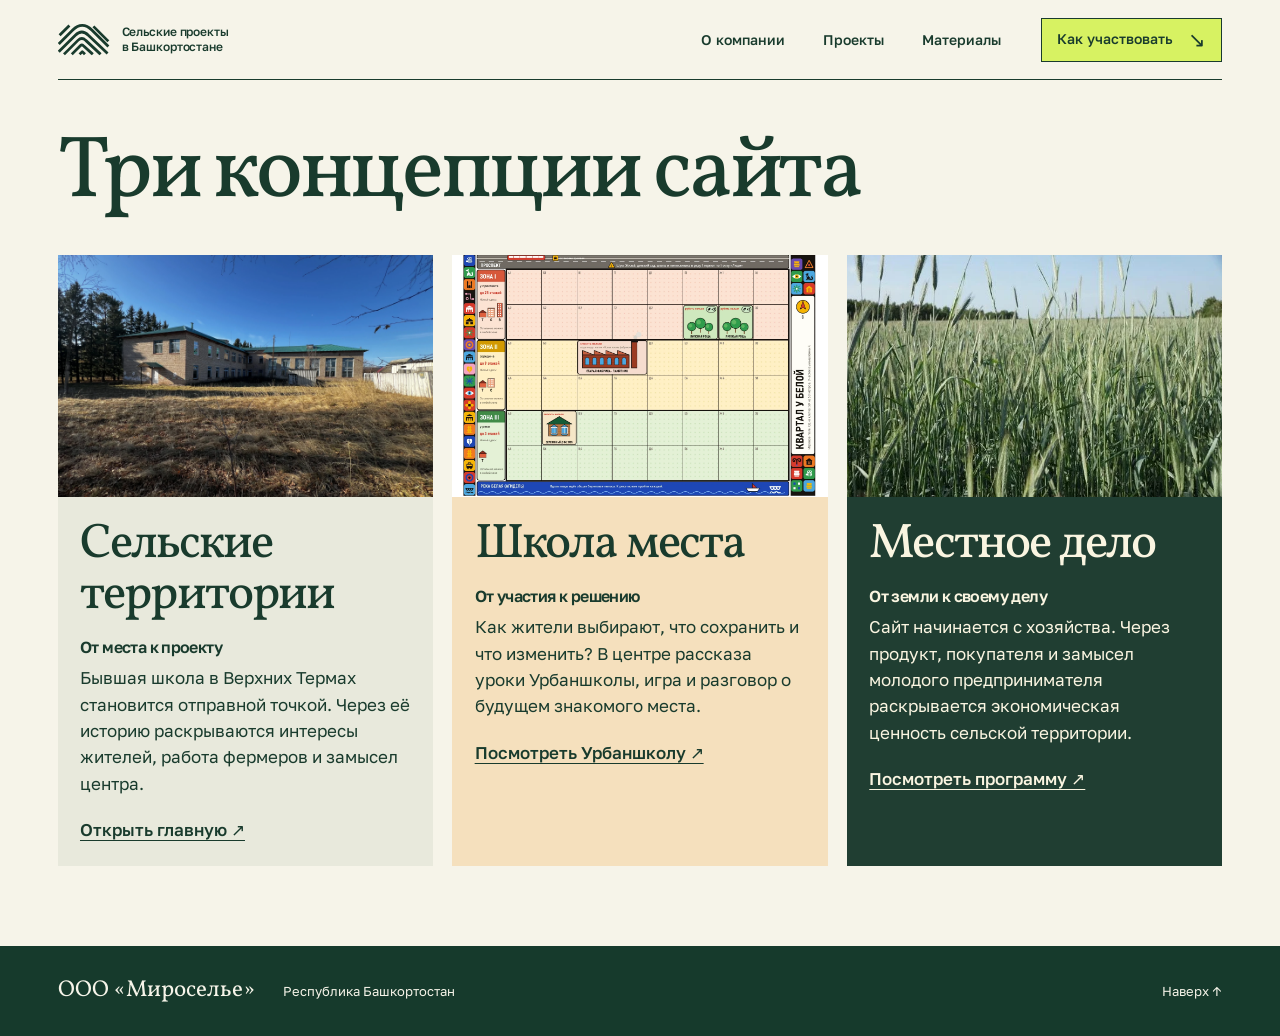
==== concepts.html @ 1e8d2122 "Сайт Мироселья о сельских территориях и Урбаншколе" ====
<!doctype html>

<html lang="ru">

<head>

  <meta charset="utf-8">

  <meta name="viewport" content="width=device-width, initial-scale=1">

  <meta name="theme-color" content="#f6f4e9">

  <title>Три концепции сайта | Мироселье</title>

  <link rel="stylesheet" href="site.css"><link rel="stylesheet" href="land.css">

  <script defer src="site.js"></script>

</head>

<body id="top">

  <a class="skip" href="#main">К содержанию</a>

  <header class="mast wrap">

    <a class="brand" href="index.html" aria-label="Мироселье, на главную"><span class="sign" aria-hidden="true"></span><span>Сельские проекты<br>в Башкортостане</span></a>

    <nav aria-label="Основная навигация"><a href="index.html#company">О компании</a><a href="index.html#projects">Проекты</a><a href="index.html#materials">Материалы</a></nav>

    <a class="nav-action" href="index.html#participate">Как участвовать <span aria-hidden="true">↘</span></a>

    <button class="menu-toggle" type="button" aria-label="Открыть меню" aria-expanded="false" aria-controls="mobile-nav">Меню <span aria-hidden="true">≡</span></button>

  </header>

  <nav id="mobile-nav" class="mobile-nav wrap" aria-label="Мобильная навигация" hidden><a href="index.html#company">О компании</a><a href="index.html#projects">Проекты</a><a href="index.html#materials">Материалы</a><a href="index.html#participate">Как участвовать</a></nav>

  <main id="main"><section class="wrap choices"><h1>Три концепции сайта</h1><div class="concept-grid"><article class="concept"><img src="assets/school-landscape.webp" alt=""><div><h2>Сельские территории</h2><h3>От места к проекту</h3><p>Бывшая школа в Верхних Термах становится отправной точкой. Через её историю раскрываются интересы жителей, работа фермеров и замысел центра.</p><a href="index.html">Открыть главную ↗</a></div></article><article class="concept"><img src="assets/urban-game.webp" alt=""><div><h2>Школа места</h2><h3>От участия к решению</h3><p>Как жители выбирают, что сохранить и что изменить? В центре рассказа уроки Урбаншколы, игра и разговор о будущем знакомого места.</p><a href="urbanschool.html">Посмотреть Урбаншколу ↗</a></div></article><article class="concept"><img src="assets/field.webp" alt=""><div><h2>Местное дело</h2><h3>От земли к своему делу</h3><p>Сайт начинается с хозяйства. Через продукт, покупателя и замысел молодого предпринимателя раскрывается экономическая ценность сельской территории.</p><a href="program.html">Посмотреть программу ↗</a></div></article></div></section></main><footer class="foot"><div class="wrap"><span>ООО «Мироселье»</span><span>Республика Башкортостан</span><a href="#top">Наверх ↑</a></div></footer>

</body>

</html>
---- site.css ----
@font-face{font-family:Golos;src:url("assets/golos-text-cyrillic.woff2") format("woff2");font-weight:400 900;font-display:swap;unicode-range:U+0400-052F}
@font-face{font-family:Golos;src:url("assets/golos-text-latin.woff2") format("woff2");font-weight:400 900;font-display:swap;unicode-range:U+0000-024F,U+2000-27FF}
@font-face{font-family:Vollkorn;src:url("assets/vollkorn-cyrillic.woff2") format("woff2");font-weight:400 900;font-display:swap;unicode-range:U+0400-052F}
@font-face{font-family:Vollkorn;src:url("assets/vollkorn-latin.woff2") format("woff2");font-weight:400 900;font-display:swap;unicode-range:U+0000-024F,U+2000-27FF}
:root{--paper:#f6f4e9;--ink:#193b2d;--deep:#163a2c;--sub:#465b4e;--lime:#d7f262;--line:#b9c0ae;--serif:Vollkorn,Georgia,serif;--sans:Golos,Arial,sans-serif;color-scheme:light;scroll-padding-top:24px}
*{box-sizing:border-box}
html{scroll-behavior:smooth;scrollbar-color:#708276 var(--paper)}
body{margin:0;background:var(--paper);color:var(--ink);font:400 17px/1.55 var(--sans);-webkit-font-smoothing:antialiased}
::selection{background:var(--lime);color:var(--ink)}
:focus-visible{outline:3px solid #847100;outline-offset:4px}
a{color:inherit;text-decoration-thickness:1px;text-underline-offset:.22em}
button,summary{font:inherit}
img{display:block;max-width:100%}
h1,h2,h3,p,figure{margin:0}
p+p{margin-top:1.05em}
h1,h2,h3{font-family:var(--serif);font-weight:450;line-height:1.05;letter-spacing:-.038em}
.wrap{width:min(1440px,calc(100% - clamp(40px,9vw,160px)));margin-inline:auto}
.skip{position:fixed;z-index:9;top:7px;left:7px;padding:.6rem 1rem;transform:translateY(-160%);color:var(--paper);background:var(--ink)}
.skip:focus{transform:translateY(0)}
.mast{display:flex;align-items:center;gap:28px;min-height:80px;border-bottom:1px solid var(--ink)}
.brand,.mast nav a,.nav-action,.menu-toggle,.mobile-nav a,.plate-link,.project-row,.foot a,.crumb,.back-link,.doc-action{display:inline-flex;align-items:center;text-decoration:none}
.brand{gap:12px;margin-right:auto;font-size:12px;line-height:1.23;font-weight:540;letter-spacing:-.01em}
.sign{display:block;background:url("assets/mark.svg") center / contain no-repeat;width:52px;height:36px;flex-shrink:0}
.mast nav{display:flex;align-items:center;gap:clamp(24px,3vw,55px)}
.mast nav a,.nav-action,.menu-toggle,.mobile-nav a{font-size:14px;font-weight:540;min-height:44px}
.mast nav a:hover,.mobile-nav a:hover,.foot a:hover,.crumb:hover,.back-link:hover{text-decoration:underline}
.nav-action,.menu-toggle{gap:15px;border:1px solid var(--ink);padding:8px 15px;margin-left:12px;line-height:1.2;background:var(--lime);color:var(--ink)}
.nav-action:hover,.menu-toggle:hover{background:var(--ink);color:var(--paper)}
.nav-action span,.menu-toggle span{font:21px/1 Arial,sans-serif}
.menu-toggle,.mobile-nav{display:none}
.mast-title{display:grid;grid-template-columns:minmax(0,1.6fr) minmax(0,.7fr);align-items:center;gap:clamp(30px,5vw,120px);padding:clamp(44px,5.15vw,90px) 0 clamp(40px,4.1vw,72px)}
.mast-title h1{font-size:clamp(78px,10.2vw,166px);line-height:.92;letter-spacing:-.055em;font-weight:550}
.mast-title p{font-size:clamp(15px,1.25vw,21px);line-height:1.43;max-width:38ch}
.cover-plate{display:grid;grid-template-columns:minmax(0,2.1fr) minmax(0,1fr);min-height:clamp(350px,31.5vw,480px)}
.cover-photo{position:relative;overflow:hidden;min-height:100%}
.cover-photo img{width:100%;height:100%;position:absolute;inset:0;object-fit:cover;object-position:50% 48%}
.cover-photo figcaption{position:absolute;bottom:17px;left:17px;background:var(--paper);padding:5px 10px 4px;font-size:11px;letter-spacing:.01em;line-height:1.4}
.cover-note{display:flex;flex-direction:column;justify-content:space-between;overflow:hidden;position:relative;isolation:isolate;background:var(--deep);color:var(--paper);padding:clamp(24px,2.4vw,46px)}
.furrows{position:absolute;z-index:-1;right:-11%;top:-4%;max-width:none;width:80%;height:70%;object-fit:fill;opacity:.72;pointer-events:none}
.note-copy{margin-top:auto;padding-top:32px}
.cover-note h2{font-size:clamp(51px,5.15vw,84px);line-height:.94;letter-spacing:-.04em}
.cover-note p{margin:19px 0 26px;max-width:26ch;font-size:clamp(14px,1.12vw,19px);line-height:1.45}
.plate-link{padding-top:14px;justify-content:space-between;gap:12px;border-top:1px solid #8ba18d;color:var(--lime);font-size:14px;font-weight:540}
.circle-arr{display:inline-grid;place-items:center;width:43px;height:43px;flex:none;border:1px solid currentColor;border-radius:50%;font:25px/1 Arial,sans-serif}
.plate-link .circle-arr{background:var(--lime);color:var(--deep);border-color:var(--lime)}
.plate-link:hover .circle-arr,.project-row:hover .circle-arr{background:var(--paper);color:var(--ink)}
.spread{display:grid;grid-template-columns:1fr 1.43fr;gap:clamp(32px,6vw,100px);padding-block:clamp(62px,7vw,112px)}
.spread>div{min-width:0}
.spread h2,.projects h2,.article h2{font-size:clamp(40px,4.3vw,68px)}
.spread p,.article p{max-width:68ch}
.standfirst{font-family:var(--serif);font-size:clamp(25px,2.35vw,39px);line-height:1.2;letter-spacing:-.018em}
.about p+p{max-width:59ch}
.projects{background:var(--deep);color:var(--paper);padding-block:clamp(58px,6vw,96px)}
.projects h2{margin-bottom:34px}
.project-row{display:grid;grid-template-columns:1fr 1.5fr auto;gap:26px;width:100%;border-top:1px solid #72887c;padding:26px 0 29px}
.project-row:last-child{border-bottom:1px solid #72887c}
.project-name{font:450 clamp(30px,3.2vw,54px)/1.04 var(--serif);letter-spacing:-.025em}
.kind{font-size:14px;color:var(--lime)}
.project-row .circle-arr{color:var(--lime)}
.project-row:hover .project-name,.plate-link:hover span:first-child{text-decoration:underline;text-decoration-thickness:1px;text-underline-offset:.18em}
.participate>div>p{margin-top:22px;color:var(--sub);max-width:32ch}
details{border-top:1px solid var(--line)}
details:last-child{border-bottom:1px solid var(--line)}
summary{display:flex;list-style:none;align-items:center;justify-content:space-between;gap:22px;min-height:76px;cursor:pointer;font:450 clamp(27px,2.35vw,40px)/1.2 var(--serif);letter-spacing:-.025em}
summary::-webkit-details-marker{display:none}
summary>span{position:relative;display:grid;place-items:center;border:1px solid var(--line);border-radius:50%;height:34px;width:34px;flex:none}
summary>span:before,summary>span:after{position:absolute;content:"";height:1px;width:13px;background:var(--ink)}
summary>span:after{transform:rotate(90deg)}
details[open] summary>span:after{transform:rotate(0)}
summary:hover>span{background:var(--lime)}
details>div{padding:0 4px 28px 0}
.text-link{display:inline-block;margin-top:16px;font-size:15px;font-weight:540}
.materials{border-top:1px solid var(--ink)}
.downloads a{display:flex;justify-content:space-between;align-items:center;gap:18px;border-top:1px solid var(--line);min-height:68px;padding:12px 0;text-decoration:none}
.downloads a:last-child{border-bottom:1px solid var(--line)}
.downloads a:hover>span{text-decoration:underline}
.downloads small,.stamp{font-size:12px}
.downloads small{white-space:nowrap}
.foot{background:var(--deep);color:var(--paper)}
.foot>.wrap{min-height:90px;display:flex;align-items:center;gap:28px;font-size:13px}
.foot span:first-child{font-family:var(--serif);font-size:23px}
.foot a{margin-left:auto;min-height:44px}
.crumb,.back-link{font-size:14px;min-height:44px}
.article{padding-top:28px}
.article-head{padding:32px 0 clamp(38px,5vw,78px);border-bottom:1px solid var(--ink)}
.article-head h1{font-size:clamp(53px,7.2vw,105px);max-width:17ch;line-height:1.01}
.article-head p{font-size:clamp(18px,1.65vw,25px);max-width:52ch;line-height:1.4;margin-top:26px}
.article-head .stamp{display:inline-block;margin-top:24px;color:var(--sub);font-size:14px}
.article .spread{border-bottom:1px solid var(--line);padding-block:clamp(48px,5.5vw,84px)}
.article .spread:last-child{border-bottom:0}
.article .spread>div>p + p{margin-top:1em}
.doc-action{width:fit-content;gap:20px;background:var(--lime);color:var(--ink);border:1px solid var(--ink);padding:10px 16px;min-height:44px;font-size:15px;margin-top:22px}
.doc-action:hover{background:var(--ink);color:var(--paper)}
.timeline{list-style:none;padding:0;margin:0}
.timeline li{border-top:1px solid var(--line);padding:17px 0;display:grid;grid-template-columns:148px 1fr;gap:12px}
.timeline strong{font-weight:575}
.photos{display:grid;grid-template-columns:1.65fr 1fr;gap:20px;margin-top:29px}
.photos img{width:100%;height:clamp(210px,26vw,390px);object-fit:cover}
.photos figcaption{color:var(--sub);margin-top:7px;font-size:13px}
.gallery-section{margin-top:clamp(46px,5vw,72px)}
.gallery-intro{margin-top:18px;font-size:clamp(17px,1.35vw,21px)}
.photos{grid-template-columns:1fr 1.08fr}
.photos img{height:auto;aspect-ratio:1.75;object-position:center}
.back-row{padding-block:35px}
@media (max-width:980px){
  .mast{gap:15px}.mast nav{gap:20px}.nav-action{margin-left:2px}
  .mast-title{grid-template-columns:1.45fr 1fr;gap:28px}
  .mast-title h1{font-size:10vw}
  .cover-plate{min-height:330px;grid-template-columns:1.75fr 1fr}
  .spread{grid-template-columns:.85fr 1.2fr;gap:36px}
}
@media (max-width:730px){
  .wrap{width:calc(100% - 40px)}.mast{min-height:69px}
  .mast nav,.mast .nav-action{display:none}
  .menu-toggle{display:inline-flex;align-items:center;cursor:pointer}
  .mobile-nav:not([hidden]){display:grid;border-bottom:1px solid var(--ink);padding-block:7px 10px}
  .mobile-nav a{padding:7px 0}
  .brand{font-size:11px}.sign{width:43px;height:32px}
  .mast-title{display:block;padding:38px 0 29px}
  .mast-title h1{font-size:clamp(60px,12.6vw,90px)}
  .mast-title p{margin-top:17px;max-width:46ch;font-size:16px}
  .cover-plate{display:block;min-height:0}
  .cover-photo{height:auto;aspect-ratio:1.8}
  .cover-photo figcaption{font-size:11px;left:10px;bottom:10px}
  .cover-note{min-height:0;display:grid;grid-template-columns:minmax(0,1fr);padding:22px 20px 14px;gap:16px}
  .note-copy{margin:0;padding:0}
  .cover-note h2{font-size:clamp(36px,7vw,50px);line-height:1.02}
  .cover-note h2 br{display:none}.cover-note h2 br:after{content:" "}
  .cover-note p{max-width:32ch;margin:9px 0 0}
  .furrows{width:40%;right:-7%;height:100%;top:-4%}
  .plate-link{padding-top:8px;min-height:43px}
  .plate-link .circle-arr{height:32px;width:32px;font-size:20px}
  .spread{display:block;padding-block:53px}.spread>h2,.spread>div:first-child>h2{margin-bottom:20px}
  .spread>div+div,.spread>h2+div{margin-top:24px}
  .spread h2,.article h2,.projects h2{font-size:41px}
  .project-row{grid-template-columns:1fr auto;gap:9px 16px}.project-name{grid-column:1}.project-row .circle-arr{grid-column:2;grid-row:1/3}
  .projects h2{margin-bottom:22px}.kind{font-size:13px}
  .project-name{font-size:31px}.circle-arr{width:36px;height:36px;font-size:21px}
  summary{min-height:64px}.standfirst{font-size:26px}
  .foot>.wrap{min-height:92px;display:grid;grid-template-columns:1fr auto;gap:0 14px;padding-block:17px}
  .foot span:first-child{font-size:20px}.foot span:nth-child(2){grid-column:1;font-size:12px}
  .foot a{grid-column:2;grid-row:1/3}
  .article{padding-top:13px}.article-head{padding-top:25px}
  .article-head h1{font-size:clamp(44px,9.2vw,66px)}
  .timeline li{display:block}.timeline strong{display:block;margin-bottom:4px}
  .photos{grid-template-columns:1fr}.photos img{height:auto;max-height:420px}
}
@media (max-width:375px){.wrap{width:calc(100% - 30px)}.mast-title h1{font-size:13vw}.cover-note{padding:19px 15px 13px}}
@media (prefers-reduced-motion:reduce){html{scroll-behavior:auto}*,*::before,*::after{animation:none !important;transition:none !important}}
---- land.css ----
.land-intro{display:flex;align-items:end;justify-content:space-between;gap:3rem;padding:3rem 0 2.4rem}.land-intro h1{font-size:clamp(4rem,10vw,10rem);font-weight:520;line-height:.9}.land-intro p{max-width:20em;font-size:clamp(1rem,1.65vw,1.5rem);line-height:1.24}.land-picture{position:relative;isolation:isolate;min-height:clamp(310px,40vw,550px);display:flex;align-items:end;background:#193b2d;overflow:hidden}.land-picture>img{position:absolute;inset:0;width:100%;height:100%;object-fit:cover;z-index:-2}.land-picture:after{content:"";position:absolute;inset:0;background:linear-gradient(0deg,rgba(8,30,20,.91),rgba(8,30,20,.03) 84%);z-index:-1}.land-story{padding:clamp(1.35rem,4vw,4.5rem);color:#fff}.land-story h2{font-size:clamp(2.4rem,5.2vw,5.6rem);max-width:16ch}.land-story a,.concept a{display:inline-block;margin-top:1.25rem;font-weight:550}.land-story a{color:#edffae}.urban-head{display:grid;grid-template-columns:.85fr 1.15fr;gap:4vw;align-items:center;padding:2rem 0}.urban-head h1,.choices h1{font-size:clamp(3.1rem,6.8vw,6.5rem)}.urban-head p{font-size:clamp(1.2rem,2vw,1.8rem);max-width:28ch;margin-top:1rem}.urban-head figcaption{font-size:.85rem;margin-top:.6rem}.choices{padding-block:3rem 5rem}.concept-grid{display:grid;grid-template-columns:repeat(3,minmax(0,1fr));gap:1.2rem;margin-top:2.2rem}.concept{background:#e8e9dc}.concept>img{width:100%;aspect-ratio:1.55;object-fit:cover}.concept>div{padding:1.4rem}.concept h2{font-size:clamp(1.9rem,3.8vw,4.1rem)}.concept h3{font:600 1rem var(--sans);margin:1rem 0 .5rem}.concept:nth-child(2){background:#f5e0bd}.concept:nth-child(3){background:#203e32;color:#faf5e1}.crumb{margin-top:1.6rem}@media(max-width:730px){.land-intro{display:block;padding:2.1rem 0 1.5rem}.land-intro p{margin-top:1rem}.urban-head,.concept-grid{grid-template-columns:1fr}.urban-head{gap:1.6rem}.land-picture{min-height:350px}.concept-grid{gap:2rem}}
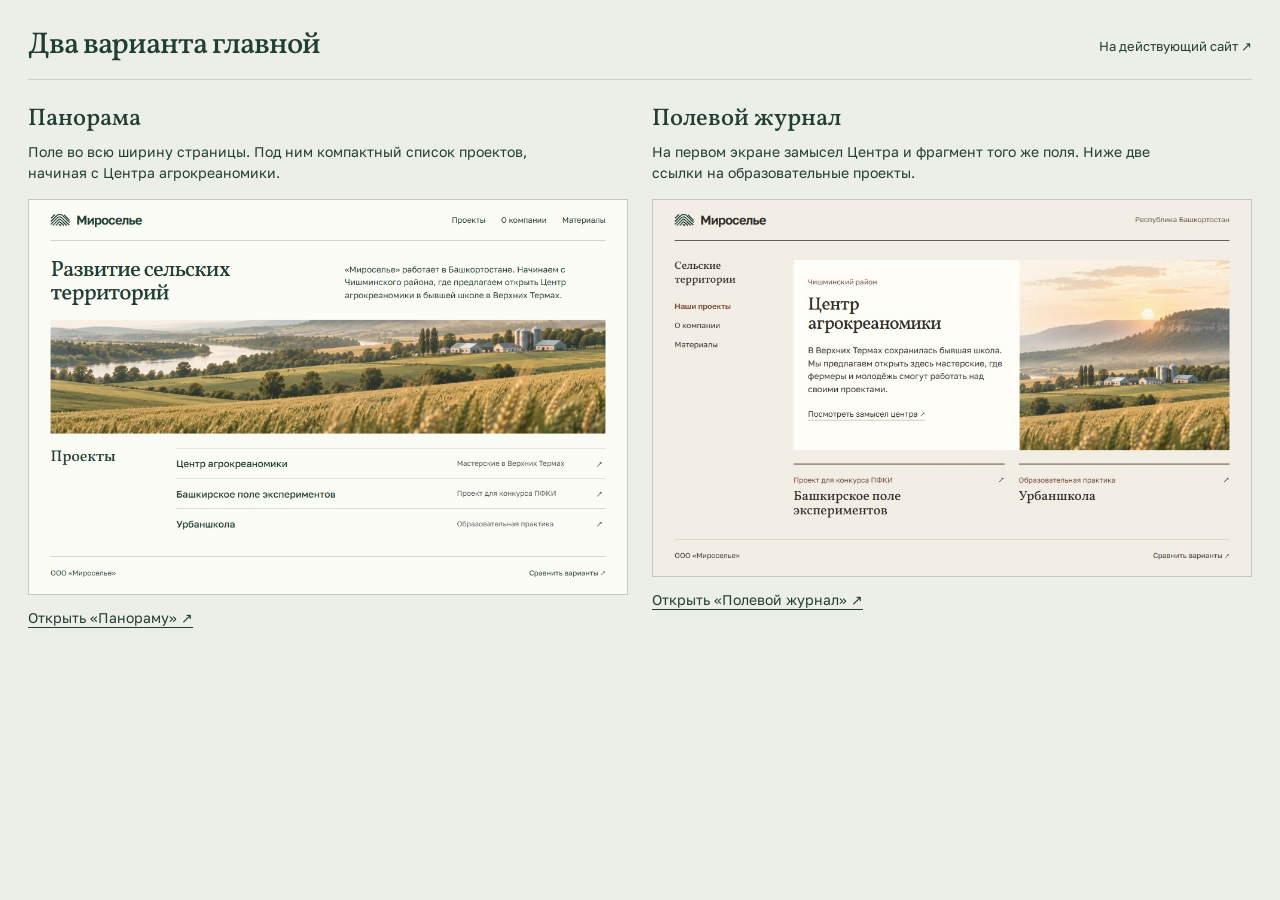
==== commit 5543b10f: "Два компактных макета главной для выбора" ====
--- a/concepts.html
+++ b/concepts.html
@@ -1,44 +1,8 @@
 <!doctype html>
-
-<html lang="ru">
-
-<head>
-
-  <meta charset="utf-8">
-
-  <meta name="viewport" content="width=device-width, initial-scale=1">
-
-  <meta name="theme-color" content="#f6f4e9">
-
-  <title>Три концепции сайта | Мироселье</title>
-
-  <link rel="stylesheet" href="site.css"><link rel="stylesheet" href="land.css">
-
-  <script defer src="site.js"></script>
-
-</head>
-
-<body id="top">
-
-  <a class="skip" href="#main">К содержанию</a>
-
-  <header class="mast wrap">
-
-    <a class="brand" href="index.html" aria-label="Мироселье, на главную"><span class="sign" aria-hidden="true"></span><span>Сельские проекты<br>в Башкортостане</span></a>
-
-    <nav aria-label="Основная навигация"><a href="index.html#company">О компании</a><a href="index.html#projects">Проекты</a><a href="index.html#materials">Материалы</a></nav>
-
-    <a class="nav-action" href="index.html#participate">Как участвовать <span aria-hidden="true">↘</span></a>
-
-    <button class="menu-toggle" type="button" aria-label="Открыть меню" aria-expanded="false" aria-controls="mobile-nav">Меню <span aria-hidden="true">≡</span></button>
-
-  </header>
-
-  <nav id="mobile-nav" class="mobile-nav wrap" aria-label="Мобильная навигация" hidden><a href="index.html#company">О компании</a><a href="index.html#projects">Проекты</a><a href="index.html#materials">Материалы</a><a href="index.html#participate">Как участвовать</a></nav>
-
-  <main id="main"><section class="wrap choices"><h1>Три концепции сайта</h1><div class="concept-grid"><article class="concept"><img src="assets/school-landscape.webp" alt=""><div><h2>Сельские территории</h2><h3>От места к проекту</h3><p>Бывшая школа в Верхних Термах становится отправной точкой. Через её историю раскрываются интересы жителей, работа фермеров и замысел центра.</p><a href="index.html">Открыть главную ↗</a></div></article><article class="concept"><img src="assets/urban-game.webp" alt=""><div><h2>Школа места</h2><h3>От участия к решению</h3><p>Как жители выбирают, что сохранить и что изменить? В центре рассказа уроки Урбаншколы, игра и разговор о будущем знакомого места.</p><a href="urbanschool.html">Посмотреть Урбаншколу ↗</a></div></article><article class="concept"><img src="assets/field.webp" alt=""><div><h2>Местное дело</h2><h3>От земли к своему делу</h3><p>Сайт начинается с хозяйства. Через продукт, покупателя и замысел молодого предпринимателя раскрывается экономическая ценность сельской территории.</p><a href="program.html">Посмотреть программу ↗</a></div></article></div></section></main><footer class="foot"><div class="wrap"><span>ООО «Мироселье»</span><span>Республика Башкортостан</span><a href="#top">Наверх ↑</a></div></footer>
-
-</body>
-
-</html>
-
+<html lang="ru"><head><meta charset="utf-8"><meta name="viewport" content="width=device-width, initial-scale=1"><meta name="robots" content="noindex"><title>Два варианта главной · Мироселье</title><link rel="stylesheet" href="design/preview.css"><style>
+body{background:#eceee8}main{width:min(1450px,calc(100% - 56px));margin:0 auto;padding:30px 0 45px}
+header{min-height:0;padding-bottom:17px;margin-bottom:22px}h1{font-size:30px}header a{font-size:13px}.pair{display:grid;grid-template-columns:1fr 1fr;gap:24px}.option{min-width:0}.option h2{font:500 24px var(--serif)}.option p{font-size:14px;margin:5px 0 15px;max-width:57ch}.option>a{display:block}.option img{width:100%;height:auto;background:white;border:1px solid #c4c9bf}.visit{display:inline-block;margin:12px 0;font-size:14px;text-decoration:underline;text-underline-offset:4px}.option>a:hover img{border-color:#355944}@media(max-width:780px){main{width:calc(100% - 32px);padding-top:20px}.pair{grid-template-columns:1fr;gap:20px}h1{font-size:25px}header a{max-width:11ch}}
+</style></head><body><main><header><h1>Два варианта главной</h1><a href="index.html">На действующий сайт ↗</a></header><div class="pair">
+<section class="option"><h2>Панорама</h2><p>Поле во всю ширину страницы. Под ним компактный список проектов, начиная с Центра агрокреаномики.</p><a href="design/panorama.html"><img src="design/panorama.jpg" width="1000" height="660" alt="Макет главной с широкой панорамой поля и списком трёх проектов"><span class="visit">Открыть «Панораму» ↗</span></a></section>
+<section class="option"><h2>Полевой журнал</h2><p>На первом экране замысел Центра и фрагмент того же поля. Ниже две ссылки на образовательные проекты.</p><a href="design/journal.html"><img src="design/journal.jpg" width="1000" height="628" alt="Макет с рассказом о Центре, полем справа и боковым меню"><span class="visit">Открыть «Полевой журнал» ↗</span></a></section>
+</div></main></body></html>
--- a/design/preview.css
+++ b/design/preview.css
@@ -0,0 +1,38 @@
+
+@font-face{font-family:Golos;src:url("../assets/golos-text-cyrillic.woff2") format("woff2");font-weight:400 900;font-display:swap;unicode-range:U+0400-052F}
+@font-face{font-family:Golos;src:url("../assets/golos-text-latin.woff2") format("woff2");font-weight:400 900;font-display:swap;unicode-range:U+0000-02FF,U+2000-27FF}
+@font-face{font-family:Vollkorn;src:url("../assets/vollkorn-cyrillic.woff2") format("woff2");font-weight:400 900;font-display:swap;unicode-range:U+0400-052F}
+@font-face{font-family:Vollkorn;src:url("../assets/vollkorn-latin.woff2") format("woff2");font-weight:400 900;font-display:swap;unicode-range:U+0000-02FF,U+2000-27FF}
+:root{--ink:#213e32;--line:#cbd1c7;--serif:Vollkorn,Georgia,serif}*{box-sizing:border-box}
+body{margin:0;color:var(--ink);background:#fcfcf7;font:15px/1.55 Golos,Arial,sans-serif}
+a{color:inherit;text-decoration:none}a:hover{text-decoration:underline;text-underline-offset:4px}
+a:focus-visible{outline:2px solid #995532;outline-offset:4px}
+h1,h2,p,figure{margin:0}img{display:block;max-width:100%}.shell{width:min(1060px,calc(100% - 72px));margin:auto}
+header,footer{display:flex;align-items:center;justify-content:space-between;gap:24px}
+header{min-height:68px;border-bottom:1px solid var(--line)}.brand{display:inline-flex;align-items:center;gap:10px;font-weight:650;font-size:21px;letter-spacing:-.04em}.brand img{width:33px;height:28px;object-fit:contain}
+nav{display:flex;gap:26px;font-size:13px}footer{margin-top:30px;padding:18px 0 24px;border-top:1px solid var(--line);font-size:12px}
+.intro{display:grid;grid-template-columns:1fr 1fr;gap:6%;align-items:center;padding:30px 0 24px}
+h1{font:500 clamp(28px,3.7vw,39px)/1.06 var(--serif);letter-spacing:-.034em}
+.intro p{max-width:53ch;font-size:14px}
+.pan img{width:100%;height:auto;max-height:205px;object-fit:cover}.pan figcaption{color:#52635a;font-size:11px;margin-top:6px}
+.catalog{display:grid;grid-template-columns:21% 1fr;margin-top:25px;gap:15px}
+.catalog h2{font:500 26px/1.15 var(--serif)}
+.row{display:grid;grid-template-columns:25px minmax(0,1fr) minmax(145px,30%) 15px;align-items:center;gap:10px;border-top:1px solid var(--line);padding:13px 0}
+.row strong{font-weight:520;font-size:16px;line-height:1.25}.num,.kind{font-size:12px;color:#506157}
+.journal{background:#f2eee5;color:#302d28;--line:#c7c0b3}.journal .shell{width:min(1120px,calc(100% - 72px))}
+.journal header{border-color:#534a40}.region{font-size:12px;color:#5c5144}
+.journal-grid{display:grid;grid-template-columns:minmax(135px,18%) 1fr;gap:32px;padding-top:32px}
+.aside-title{font:500 18px/1.25 var(--serif);max-width:11ch}
+.journal aside nav{display:grid;gap:12px;margin-top:22px}.journal aside nav a:first-child{color:#81472e;font-weight:600}
+.feature{display:grid;grid-template-columns:minmax(0,1fr) minmax(0,.93fr);background:#fffdf7;min-height:270px}
+.feature>img{width:100%;height:100%;object-fit:cover}
+.copy{padding:24px clamp(16px,2.4vw,31px) 25px}.location,.next span{font-size:12px;color:#774933}
+.copy h1{margin:13px 0 16px;font-size:clamp(25px,3vw,34px)}.copy p{font-size:14px;max-width:38ch}.more{display:inline-block;border-bottom:1px solid #8b644f;margin-top:20px;font-size:13px}
+.next{display:grid;grid-template-columns:1fr 1fr;gap:24px;margin-top:22px}
+.next>a{position:relative;border-top:2px solid #8c7662;padding:13px 20px 3px 0}.next strong{display:block;font:500 22px/1.12 var(--serif);margin-top:6px}.next i{position:absolute;right:0;top:13px;font-style:normal}
+@media(max-width:730px){.shell,.journal .shell{width:calc(100% - 36px)}header{min-height:56px}.brand{font-size:19px}nav{gap:12px;font-size:12px}.intro{grid-template-columns:1fr;gap:12px;padding:22px 0 16px}.intro h1 br{display:none}.intro h1 br:after{content:" "}.pan img{height:144px;object-fit:cover}.catalog{display:block;margin-top:20px}.catalog h2{margin-bottom:12px;font-size:23px}.row{grid-template-columns:22px 1fr 18px;gap:4px 9px;padding:10px 0}.row .kind{grid-column:2;grid-row:auto}.row>span:last-child{grid-column:3;grid-row:1 / 3}.journal-grid{display:block;padding-top:18px}.journal aside{display:none}.feature{min-height:0}.copy{padding:15px}.copy h1{font-size:24px;overflow-wrap:break-word}.copy p{font-size:13px}.next{gap:12px}.next strong{font-size:19px}.next span{font-size:11px}footer{margin-top:20px}}
+@media(max-width:520px){.panorama header nav a:nth-child(2){display:none}.intro h1 br{display:inline}.feature{grid-template-columns:1fr}.feature>img{grid-row:1;height:145px;object-position:50% 59%}.copy h1 br{display:inline}.copy h1 br:after{content:" "}.copy h1{margin:5px 0 9px}.more{margin-top:12px}.next{grid-template-columns:1fr;gap:11px}.next a{padding-top:8px}.next strong{margin-top:1px}}
+.row{grid-template-columns:minmax(0,1fr) minmax(145px,31%) 16px}
+@media(max-width:730px){.row{grid-template-columns:minmax(0,1fr) 18px}.row .kind{grid-column:1}.row>span:last-child{grid-column:2}.journal aside{display:block}.journal aside .aside-title{display:none}.journal aside nav{display:flex;margin:0 0 14px;gap:19px}.journal-grid{padding-top:13px}}
+@media(max-width:520px){.panorama header nav a:nth-child(2){display:inline}.panorama header nav{gap:9px;font-size:11px}.copy h1 br{display:none}}
+@media(max-width:370px){.shell,.journal .shell{width:calc(100% - 28px)}.panorama header{gap:10px}.brand{gap:6px}.brand img{width:26px}}
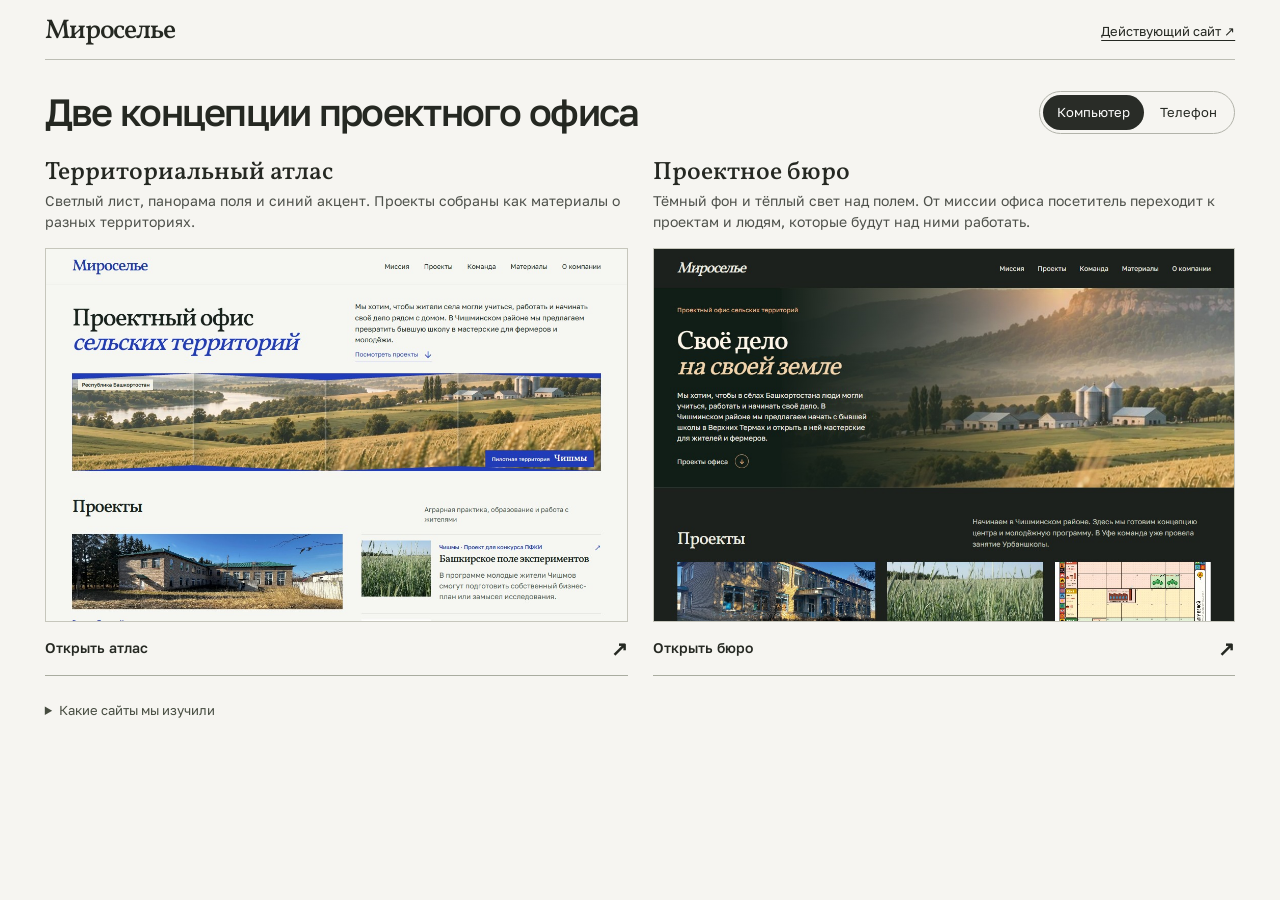
==== commit 3040721f: "Две концепции проектного офиса с миссией, командой и реквизитами" ====
--- a/concepts.html
+++ b/concepts.html
@@ -1,8 +1,8 @@
 <!doctype html>
-<html lang="ru"><head><meta charset="utf-8"><meta name="viewport" content="width=device-width, initial-scale=1"><meta name="robots" content="noindex"><title>Два варианта главной · Мироселье</title><link rel="stylesheet" href="design/preview.css"><style>
-body{background:#eceee8}main{width:min(1450px,calc(100% - 56px));margin:0 auto;padding:30px 0 45px}
-header{min-height:0;padding-bottom:17px;margin-bottom:22px}h1{font-size:30px}header a{font-size:13px}.pair{display:grid;grid-template-columns:1fr 1fr;gap:24px}.option{min-width:0}.option h2{font:500 24px var(--serif)}.option p{font-size:14px;margin:5px 0 15px;max-width:57ch}.option>a{display:block}.option img{width:100%;height:auto;background:white;border:1px solid #c4c9bf}.visit{display:inline-block;margin:12px 0;font-size:14px;text-decoration:underline;text-underline-offset:4px}.option>a:hover img{border-color:#355944}@media(max-width:780px){main{width:calc(100% - 32px);padding-top:20px}.pair{grid-template-columns:1fr;gap:20px}h1{font-size:25px}header a{max-width:11ch}}
-</style></head><body><main><header><h1>Два варианта главной</h1><a href="index.html">На действующий сайт ↗</a></header><div class="pair">
-<section class="option"><h2>Панорама</h2><p>Поле во всю ширину страницы. Под ним компактный список проектов, начиная с Центра агрокреаномики.</p><a href="design/panorama.html"><img src="design/panorama.jpg" width="1000" height="660" alt="Макет главной с широкой панорамой поля и списком трёх проектов"><span class="visit">Открыть «Панораму» ↗</span></a></section>
-<section class="option"><h2>Полевой журнал</h2><p>На первом экране замысел Центра и фрагмент того же поля. Ниже две ссылки на образовательные проекты.</p><a href="design/journal.html"><img src="design/journal.jpg" width="1000" height="628" alt="Макет с рассказом о Центре, полем справа и боковым меню"><span class="visit">Открыть «Полевой журнал» ↗</span></a></section>
-</div></main></body></html>
+<html lang="ru">
+<head><meta charset="utf-8"><meta name="viewport" content="width=device-width, initial-scale=1"><meta name="robots" content="noindex"><title>Проектный офис «Мироселье» • Выбор концепции</title><link rel="stylesheet" href="design/selection.css"><script defer src="design/selection.js"></script></head>
+<body><main><header><span class="wordmark">Мироселье</span><a href="index.html">Действующий сайт ↗</a></header><div class="heading"><h1>Две концепции проектного офиса</h1><div class="device" role="group" aria-label="Вид макетов" hidden><button type="button" aria-pressed="true" data-device="desktop">Компьютер</button><button type="button" aria-pressed="false" data-device="mobile">Телефон</button></div></div>
+<div class="pair">
+<article><div class="description"><h2>Территориальный атлас</h2><p>Светлый лист, панорама поля и синий акцент. Проекты собраны как материалы о разных территориях.</p></div><a class="card" href="design/atlas-office.html"><span class="shot"><img data-layout="desktop" src="design/atlas-office-desktop.jpg" width="1140" height="730" alt="Первый экран территориального атласа"><img data-layout="mobile" src="design/atlas-office-mobile.jpg" width="390" height="775" alt="Атлас на телефоне" hidden></span><span class="cta">Открыть атлас <b aria-hidden="true">↗</b></span></a></article>
+<article><div class="description"><h2>Проектное бюро</h2><p>Тёмный фон и тёплый свет над полем. От миссии офиса посетитель переходит к проектам и людям, которые будут над ними работать.</p></div><a class="card" href="design/studio-office.html"><span class="shot"><img data-layout="desktop" src="design/studio-office-desktop.jpg" width="1140" height="730" alt="Первый экран проектного бюро"><img data-layout="mobile" src="design/studio-office-mobile.jpg" width="390" height="775" alt="Проектное бюро на телефоне" hidden></span><span class="cta">Открыть бюро <b aria-hidden="true">↗</b></span></a></article>
+</div><details><summary>Какие сайты мы изучили</summary><ul><li><a href="https://irgrb.ru/services">Институт развития городов и сёл Башкортостана</a> — самостоятельные разделы для направлений работы и методических материалов.</li><li><a href="https://irgsno.ru/">Институт развития городской среды Нижегородской области</a> — связь каждого проекта с конкретным местом.</li><li><a href="https://institute.tatar/">Институт развития городов Татарстана</a> — пейзаж на первом экране и короткая формулировка миссии.</li></ul></details></main></body></html>
--- a/design/selection.css
+++ b/design/selection.css
@@ -0,0 +1,6 @@
+@font-face{font-family:Golos;src:url(../assets/golos-text-cyrillic.woff2) format('woff2');font-weight:400 900;unicode-range:U+0400-052F;font-display:swap}
+@font-face{font-family:Golos;src:url(../assets/golos-text-latin.woff2) format('woff2');font-weight:400 900;unicode-range:U+0000-024F,U+2000-27FF;font-display:swap}
+@font-face{font-family:Vollkorn;src:url(../assets/vollkorn-cyrillic.woff2) format('woff2');font-weight:400 900;font-display:swap}
+*{box-sizing:border-box}body{margin:0;background:#f6f5f1;color:#252822;font:15px/1.48 Golos,Arial,sans-serif}a{color:inherit;text-underline-offset:4px}main{max-width:1680px;margin:auto;padding:0 clamp(18px,3.5vw,64px) 48px}header,.heading,.device,.cta{display:flex;align-items:center}header,.heading,.cta{justify-content:space-between}header{border-bottom:1px solid #bcbdb4;padding:18px 0 14px;gap:14px}header a{font-size:13px}.wordmark{font:520 27px/1 Vollkorn,Georgia,serif;letter-spacing:-.04em}.heading{gap:20px;margin:31px 0 24px}h1,h2,p{margin:0}h1{font-size:clamp(24px,3vw,38px);line-height:1.13;letter-spacing:-.045em;font-weight:540}.device{gap:2px;padding:3px;border:1px solid #b2b3aa;border-radius:30px}.device button{background:transparent;border:0;border-radius:24px;padding:8px 14px;color:inherit;font:inherit;font-size:13px;cursor:pointer}.device button[aria-pressed=true]{background:#292c27;color:white}
+.pair{display:grid;grid-template-columns:repeat(2,minmax(0,1fr));gap:25px}.pair article{display:flex;flex-direction:column}.description{padding:0 0 15px}.description p{font-size:14px;max-width:64ch;color:#4e514b;margin-top:4px}h2{font:520 25px/1.16 Vollkorn,Georgia,serif}.card{display:block;text-decoration:none;margin-top:auto}.shot{display:grid;place-items:center;overflow:hidden;background:#dedfd8;border:1px solid #c6c6bc}.shot img{width:100%;height:auto;display:block}body.mobile .shot{padding:16px}.shot img[data-layout=mobile]{max-width:300px;border-radius:14px;box-shadow:0 2px 12px #0002}[hidden],img[hidden]{display:none!important}.cta{padding:12px 0;border-bottom:1px solid #a9aca0;gap:10px;font-size:14px;font-weight:550}.card:hover .cta{text-decoration:underline;text-underline-offset:3px}.cta b{font-size:20px}details{margin-top:25px;color:#464c40}summary{cursor:pointer;font-size:13px;width:fit-content}ul{padding-left:20px;max-width:80ch}li{margin:6px 0}:focus-visible{outline:3px solid #3464ad;outline-offset:3px}
+@media(max-width:750px){.pair{grid-template-columns:1fr;gap:25px}.heading{align-items:start;flex-direction:column;gap:14px;margin:22px 0}.description p{font-size:13px}.wordmark{font-size:24px}.shot img[data-layout=mobile]{max-width:250px}}
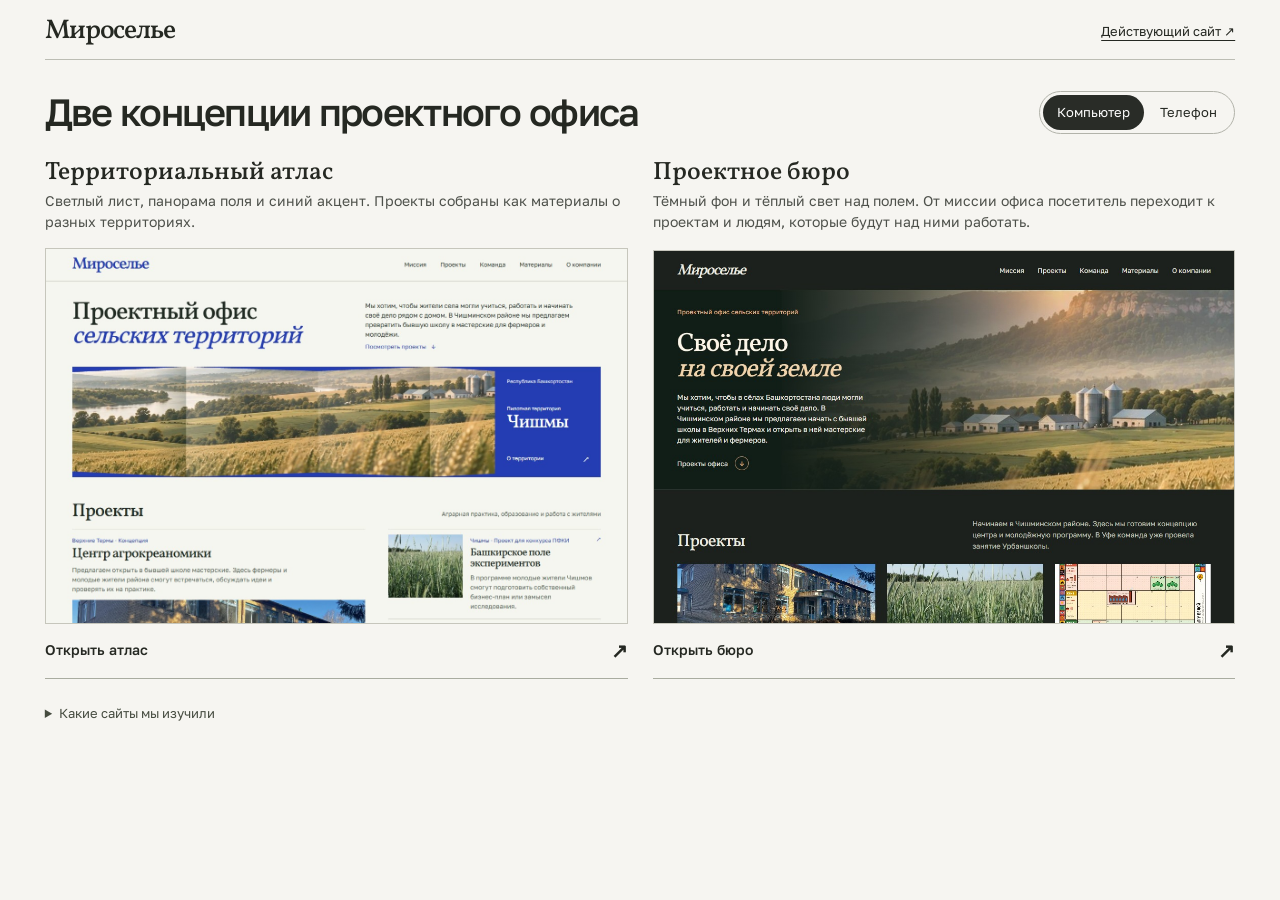
==== commit 694293a6: "Территориальный атлас на главной и страницах проектов" ====
--- a/concepts.html
+++ b/concepts.html
@@ -3,6 +3,6 @@
 <head><meta charset="utf-8"><meta name="viewport" content="width=device-width, initial-scale=1"><meta name="robots" content="noindex"><title>Проектный офис «Мироселье» • Выбор концепции</title><link rel="stylesheet" href="design/selection.css"><script defer src="design/selection.js"></script></head>
 <body><main><header><span class="wordmark">Мироселье</span><a href="index.html">Действующий сайт ↗</a></header><div class="heading"><h1>Две концепции проектного офиса</h1><div class="device" role="group" aria-label="Вид макетов" hidden><button type="button" aria-pressed="true" data-device="desktop">Компьютер</button><button type="button" aria-pressed="false" data-device="mobile">Телефон</button></div></div>
 <div class="pair">
-<article><div class="description"><h2>Территориальный атлас</h2><p>Светлый лист, панорама поля и синий акцент. Проекты собраны как материалы о разных территориях.</p></div><a class="card" href="design/atlas-office.html"><span class="shot"><img data-layout="desktop" src="design/atlas-office-desktop.jpg" width="1140" height="730" alt="Первый экран территориального атласа"><img data-layout="mobile" src="design/atlas-office-mobile.jpg" width="390" height="775" alt="Атлас на телефоне" hidden></span><span class="cta">Открыть атлас <b aria-hidden="true">↗</b></span></a></article>
+<article><div class="description"><h2>Территориальный атлас</h2><p>Светлый лист, панорама поля и синий акцент. Проекты собраны как материалы о разных территориях.</p></div><a class="card" href="index.html"><span class="shot"><img data-layout="desktop" src="design/atlas-office-desktop.jpg" width="1140" height="730" alt="Первый экран территориального атласа"><img data-layout="mobile" src="design/atlas-office-mobile.jpg" width="390" height="775" alt="Атлас на телефоне" hidden></span><span class="cta">Открыть атлас <b aria-hidden="true">↗</b></span></a></article>
 <article><div class="description"><h2>Проектное бюро</h2><p>Тёмный фон и тёплый свет над полем. От миссии офиса посетитель переходит к проектам и людям, которые будут над ними работать.</p></div><a class="card" href="design/studio-office.html"><span class="shot"><img data-layout="desktop" src="design/studio-office-desktop.jpg" width="1140" height="730" alt="Первый экран проектного бюро"><img data-layout="mobile" src="design/studio-office-mobile.jpg" width="390" height="775" alt="Проектное бюро на телефоне" hidden></span><span class="cta">Открыть бюро <b aria-hidden="true">↗</b></span></a></article>
 </div><details><summary>Какие сайты мы изучили</summary><ul><li><a href="https://irgrb.ru/services">Институт развития городов и сёл Башкортостана</a> — самостоятельные разделы для направлений работы и методических материалов.</li><li><a href="https://irgsno.ru/">Институт развития городской среды Нижегородской области</a> — связь каждого проекта с конкретным местом.</li><li><a href="https://institute.tatar/">Институт развития городов Татарстана</a> — пейзаж на первом экране и короткая формулировка миссии.</li></ul></details></main></body></html>
